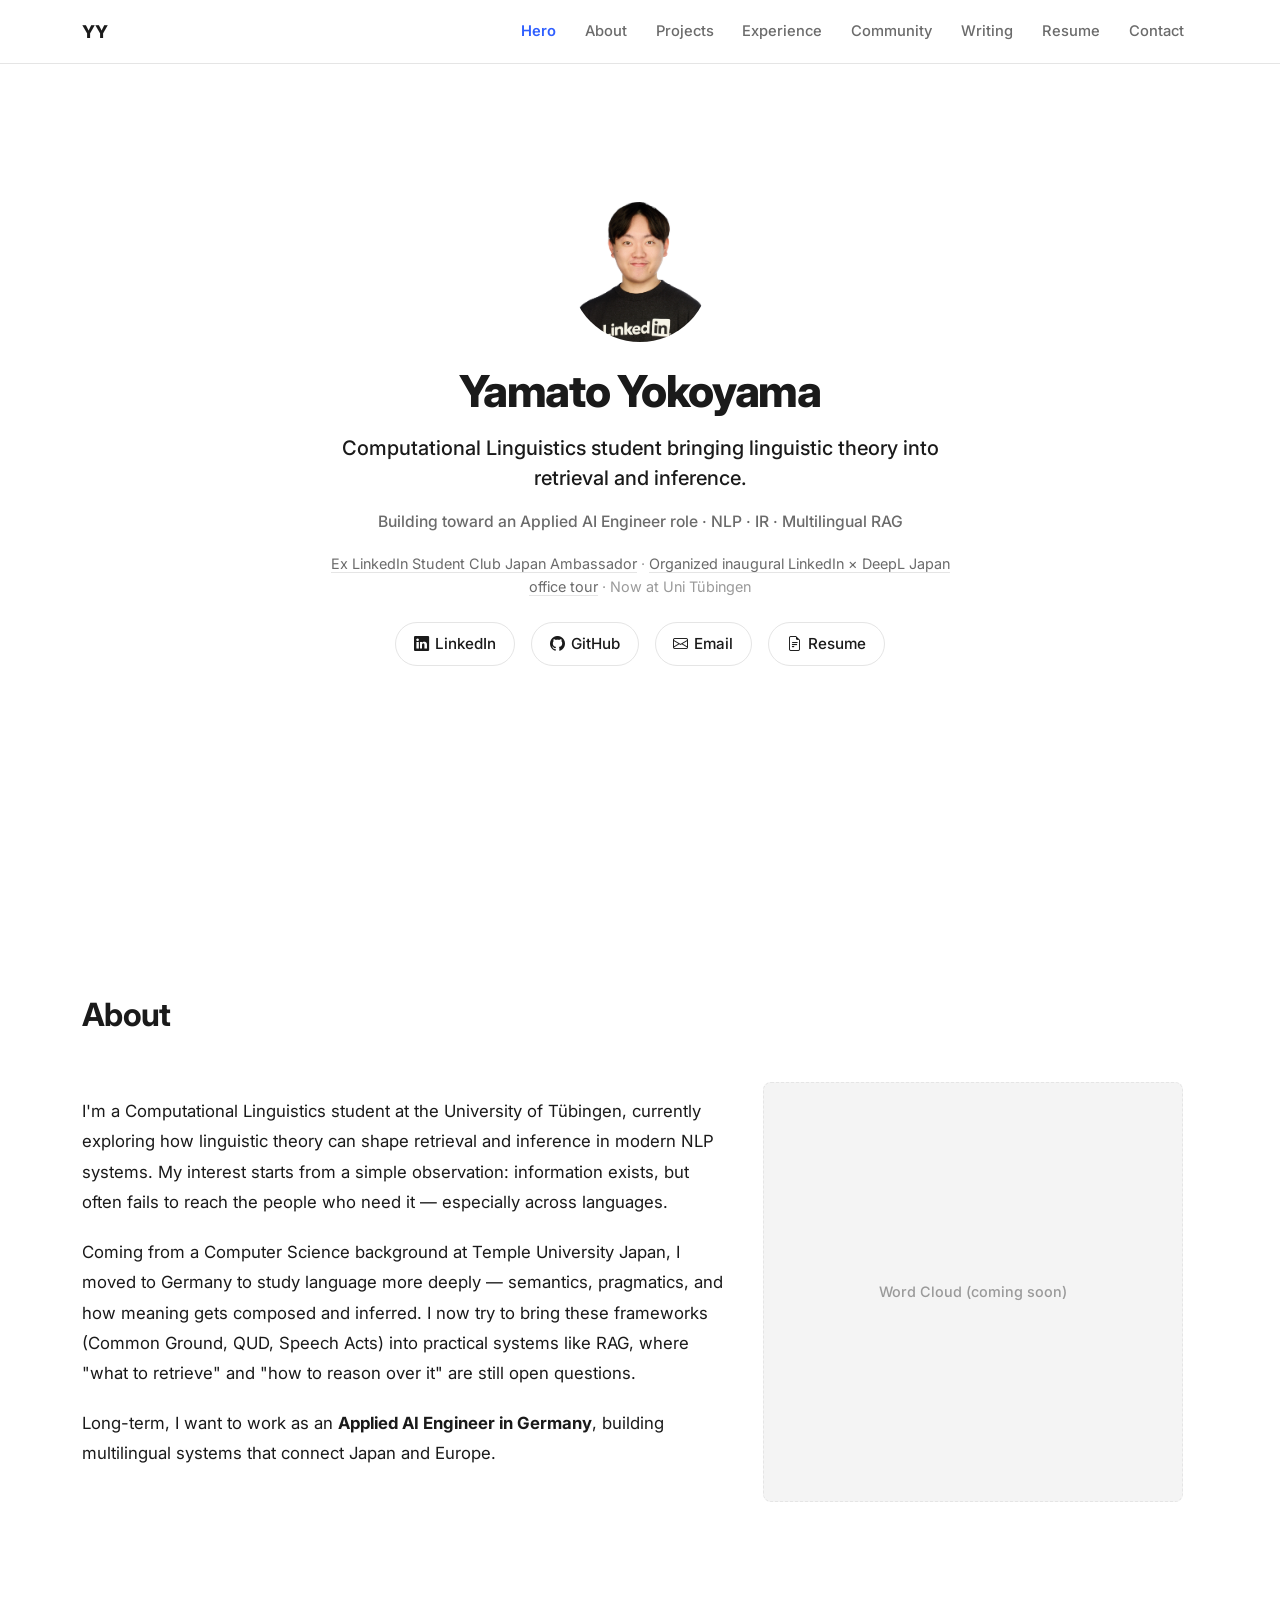
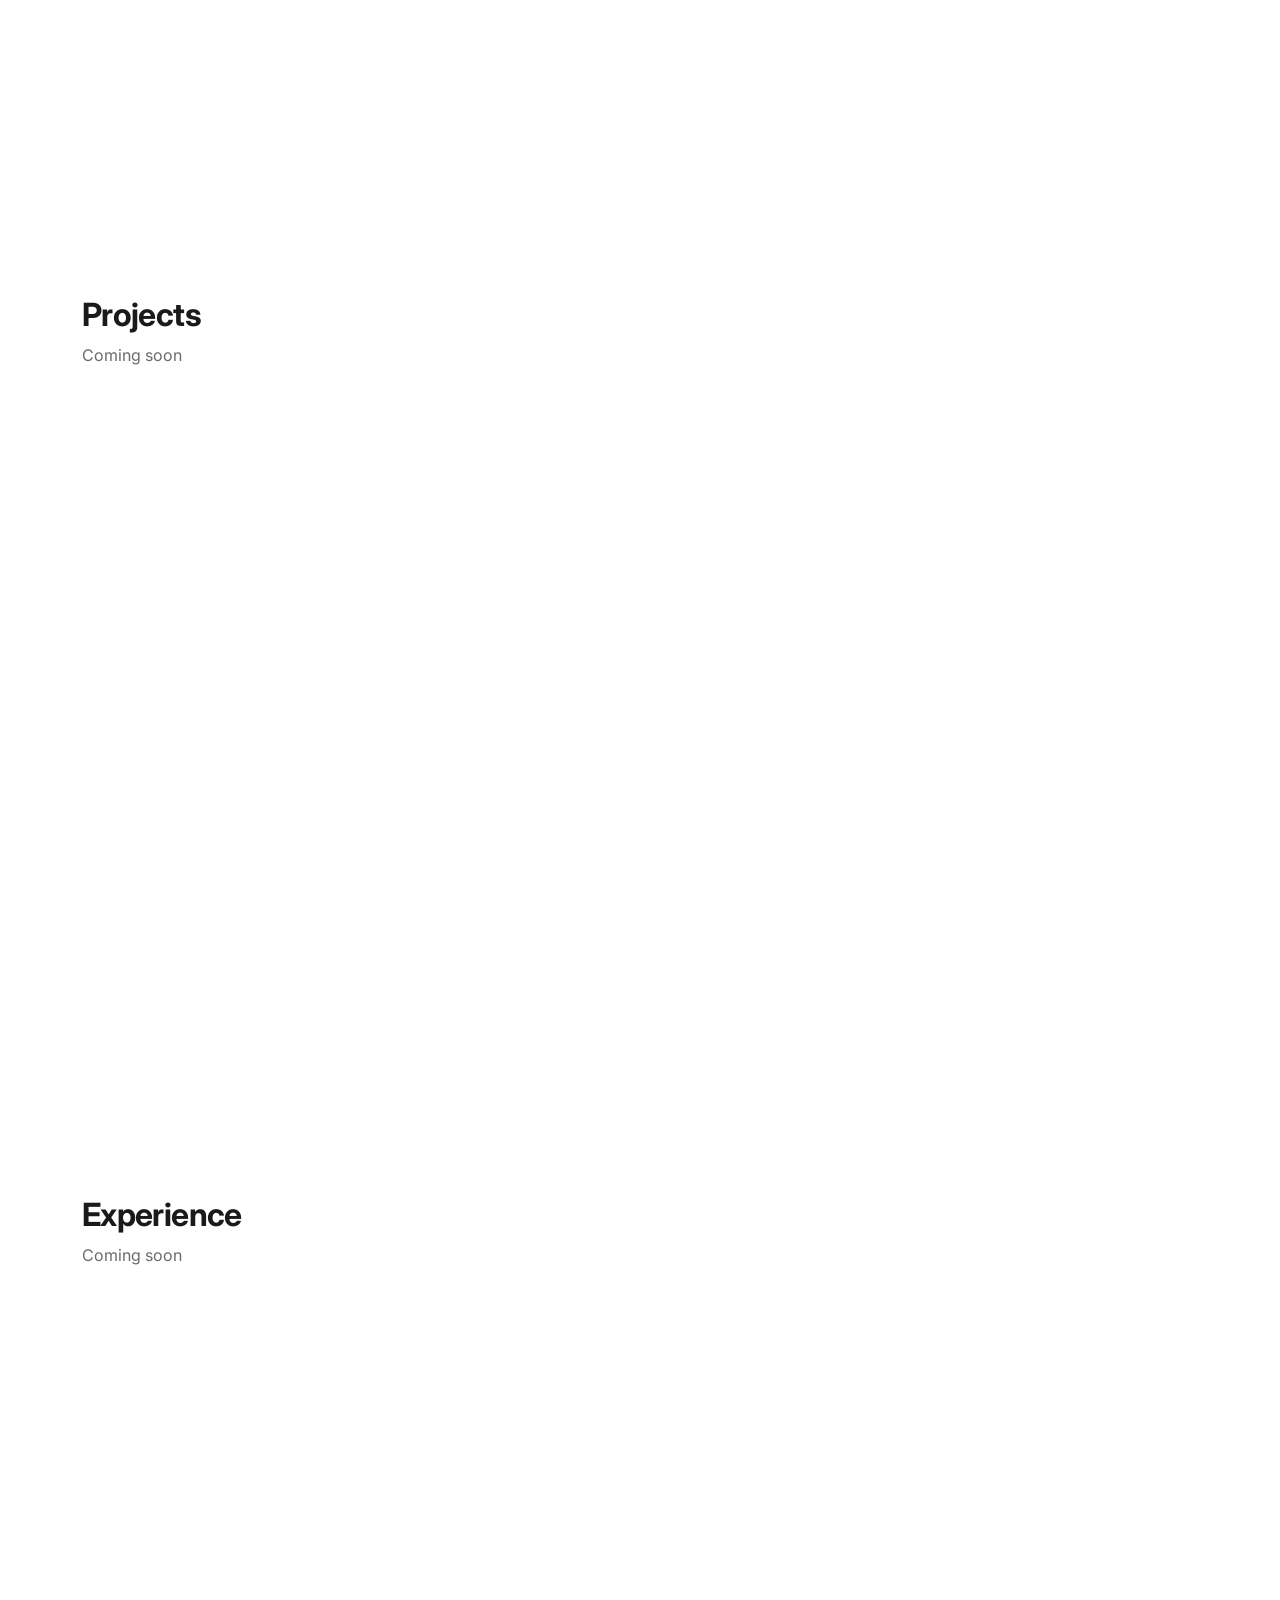
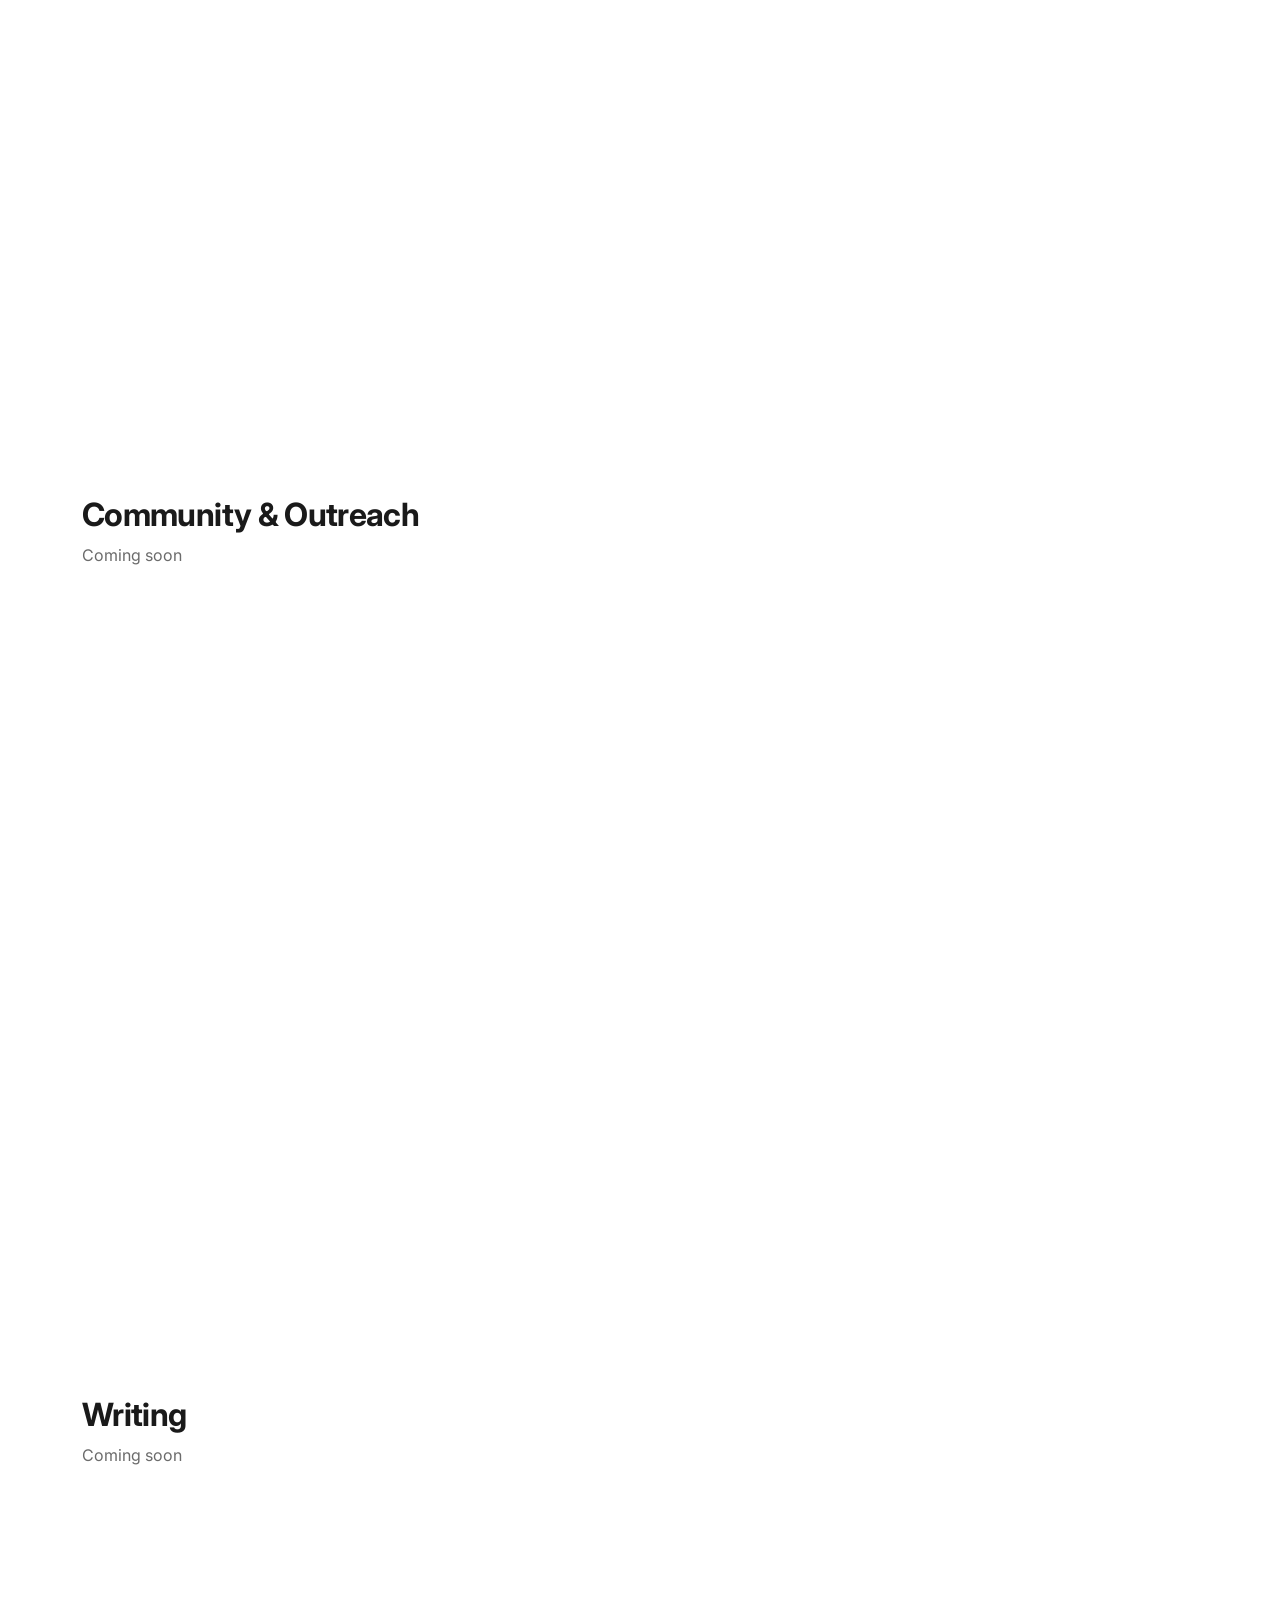
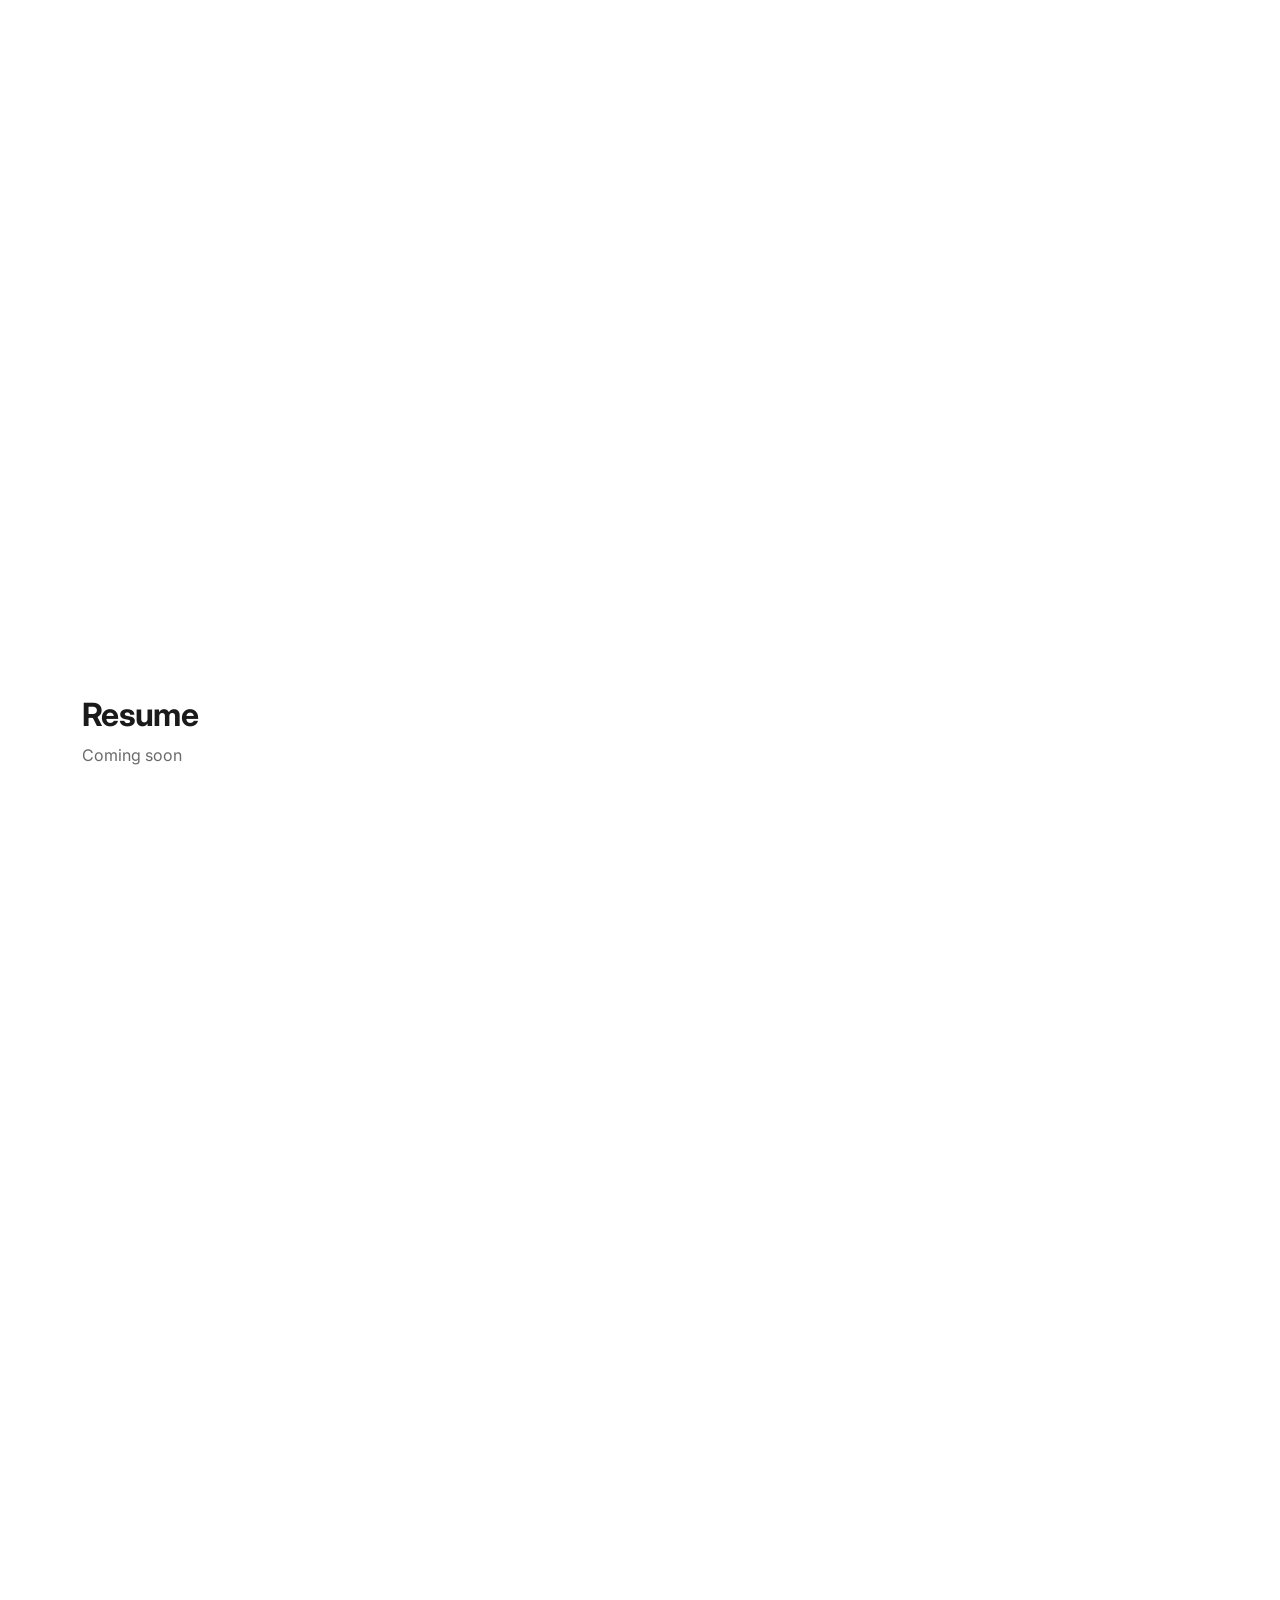
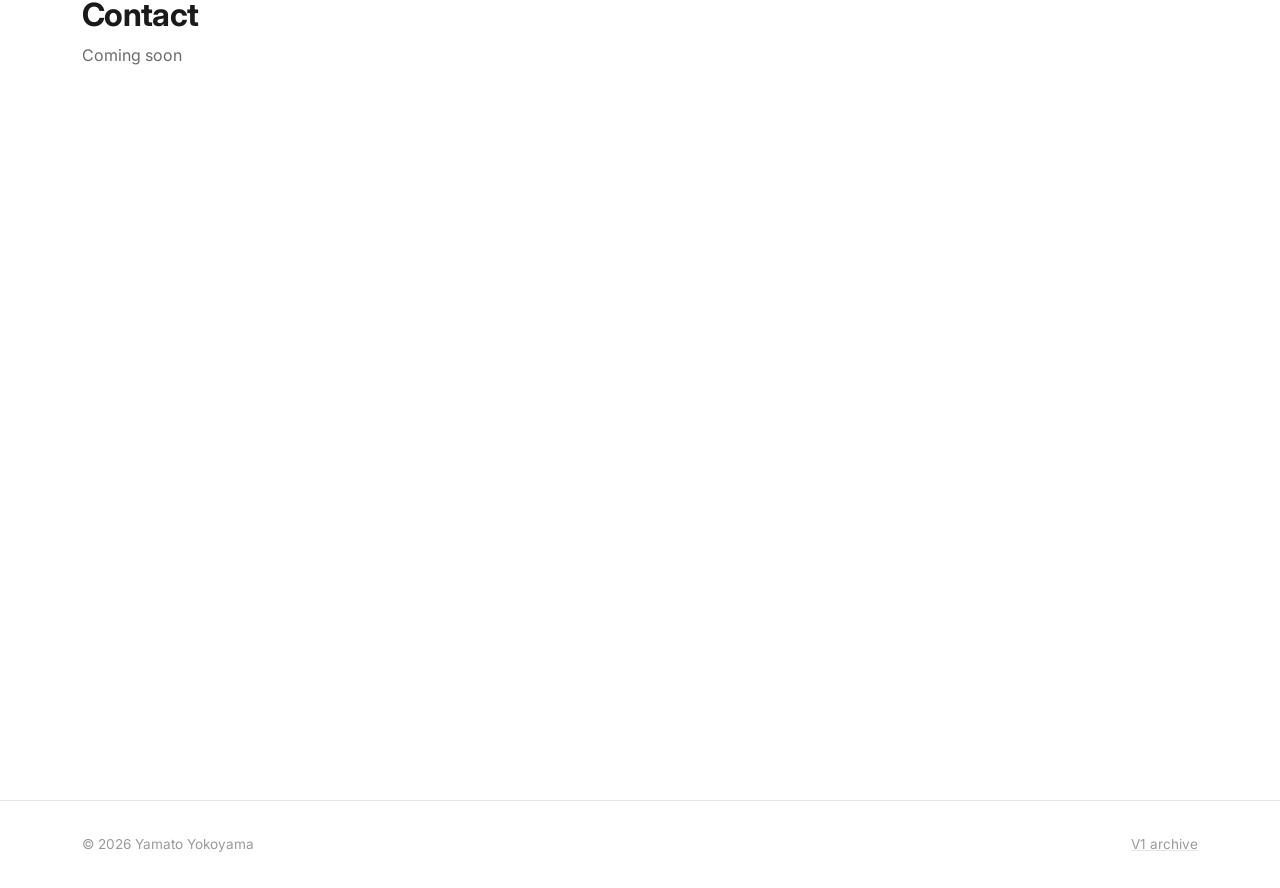
==== src/index.html @ 65979243 "Implement Hero and About sections with monotone typography base" ====
<!DOCTYPE html>
<html lang="en">
<head>
  <meta charset="UTF-8">
  <meta name="viewport" content="width=device-width, initial-scale=1.0">
  <title>Yamato Yokoyama — Computational Linguistics</title>
  <meta name="description" content="Computational Linguistics student bringing linguistic theory into retrieval and inference. NLP · IR · Multilingual RAG.">

  <!-- Google Fonts: Inter -->
  <link rel="preconnect" href="https://fonts.googleapis.com">
  <link rel="preconnect" href="https://fonts.gstatic.com" crossorigin>
  <link href="https://fonts.googleapis.com/css2?family=Inter:wght@400;500;600;700;800&display=swap" rel="stylesheet">

  <!-- Bootstrap 5 CSS -->
  <link href="https://cdn.jsdelivr.net/npm/bootstrap@5.3.3/dist/css/bootstrap.min.css" rel="stylesheet">

  <!-- Bootstrap Icons -->
  <link rel="stylesheet" href="https://cdn.jsdelivr.net/npm/bootstrap-icons@1.11.3/font/bootstrap-icons.css">

  <!-- Custom CSS -->
  <link rel="stylesheet" href="css/style.css">
</head>
<body data-bs-spy="scroll" data-bs-target="#main-nav" data-bs-offset="90" tabindex="0">

  <!-- ==================== NAVIGATION ==================== -->
  <nav id="main-nav" class="navbar navbar-expand-lg fixed-top">
    <div class="container">
      <a class="navbar-brand" href="#hero">YY</a>
      <button class="navbar-toggler" type="button" data-bs-toggle="collapse" data-bs-target="#navContent"
        aria-controls="navContent" aria-expanded="false" aria-label="Toggle navigation">
        <span class="navbar-toggler-icon"></span>
      </button>
      <div class="collapse navbar-collapse" id="navContent">
        <ul class="navbar-nav ms-auto">
          <li class="nav-item"><a class="nav-link" href="#hero">Hero</a></li>
          <li class="nav-item"><a class="nav-link" href="#about">About</a></li>
          <li class="nav-item"><a class="nav-link" href="#projects">Projects</a></li>
          <li class="nav-item"><a class="nav-link" href="#experience">Experience</a></li>
          <li class="nav-item"><a class="nav-link" href="#community">Community</a></li>
          <li class="nav-item"><a class="nav-link" href="#writing">Writing</a></li>
          <li class="nav-item"><a class="nav-link" href="#resume">Resume</a></li>
          <li class="nav-item"><a class="nav-link" href="#contact">Contact</a></li>
        </ul>
      </div>
    </div>
  </nav>

  <!-- ==================== HERO ==================== -->
  <section id="hero" class="section-block hero-section d-flex align-items-center">
    <div class="container">
      <div class="hero-content mx-auto text-center">
        <img src="../assets/images/profile.jpg" alt="Yamato Yokoyama" class="hero-photo mb-4">

        <h1 class="hero-name mb-3">Yamato Yokoyama</h1>

        <p class="hero-positioning mb-3">
          Computational Linguistics student bringing linguistic theory into retrieval and inference.
        </p>

        <p class="hero-focus mb-3">
          Building toward an Applied AI Engineer role &middot; NLP &middot; IR &middot; Multilingual RAG
        </p>

        <p class="hero-highlights mb-4">
          <a href="#experience">Ex LinkedIn Student Club Japan Ambassador</a>
          &middot;
          <a href="#community">Organized inaugural LinkedIn &times; DeepL Japan office tour</a>
          &middot;
          Now at Uni T&uuml;bingen
        </p>

        <div class="hero-links d-flex justify-content-center flex-wrap gap-3">
          <a href="https://www.linkedin.com/in/yamato-yokoyama/" target="_blank" rel="noopener" class="hero-link">
            <i class="bi bi-linkedin"></i> LinkedIn
          </a>
          <a href="https://github.com/Yamato-Yokoyama" target="_blank" rel="noopener" class="hero-link">
            <i class="bi bi-github"></i> GitHub
          </a>
          <a href="mailto:yamato.yokoyama25@gmail.com" class="hero-link">
            <i class="bi bi-envelope"></i> Email
          </a>
          <a href="#resume" class="hero-link">
            <i class="bi bi-file-earmark-text"></i> Resume
          </a>
        </div>
      </div>
    </div>
  </section>

  <!-- ==================== ABOUT ==================== -->
  <section id="about" class="section-block">
    <div class="container">
      <h2 class="section-title mb-5">About</h2>

      <div class="row align-items-center gy-4">
        <div class="col-lg-7">
          <p class="about-text">
            I'm a Computational Linguistics student at the University of T&uuml;bingen,
            currently exploring how linguistic theory can shape retrieval and
            inference in modern NLP systems. My interest starts from a simple
            observation: information exists, but often fails to reach the people
            who need it &mdash; especially across languages.
          </p>
          <p class="about-text">
            Coming from a Computer Science background at Temple University Japan,
            I moved to Germany to study language more deeply &mdash; semantics, pragmatics,
            and how meaning gets composed and inferred. I now try to bring these
            frameworks (Common Ground, QUD, Speech Acts) into practical systems
            like RAG, where "what to retrieve" and "how to reason over it" are
            still open questions.
          </p>
          <p class="about-text">
            Long-term, I want to work as an <strong>Applied AI Engineer in Germany</strong>,
            building multilingual systems that connect Japan and Europe.
          </p>
        </div>

        <div class="col-lg-5">
          <div class="wordcloud-placeholder d-flex align-items-center justify-content-center">
            <span>Word Cloud (coming soon)</span>
          </div>
        </div>
      </div>
    </div>
  </section>

  <!-- ==================== PROJECTS ==================== -->
  <section id="projects" class="section-block section-placeholder">
    <div class="container">
      <h2>Projects</h2>
      <p>Coming soon</p>
    </div>
  </section>

  <!-- ==================== EXPERIENCE ==================== -->
  <section id="experience" class="section-block section-placeholder">
    <div class="container">
      <h2>Experience</h2>
      <p>Coming soon</p>
    </div>
  </section>

  <!-- ==================== COMMUNITY & OUTREACH ==================== -->
  <section id="community" class="section-block section-placeholder">
    <div class="container">
      <h2>Community &amp; Outreach</h2>
      <p>Coming soon</p>
    </div>
  </section>

  <!-- ==================== WRITING ==================== -->
  <section id="writing" class="section-block section-placeholder">
    <div class="container">
      <h2>Writing</h2>
      <p>Coming soon</p>
    </div>
  </section>

  <!-- ==================== RESUME ==================== -->
  <section id="resume" class="section-block section-placeholder">
    <div class="container">
      <h2>Resume</h2>
      <p>Coming soon</p>
    </div>
  </section>

  <!-- ==================== CONTACT ==================== -->
  <section id="contact" class="section-block section-placeholder">
    <div class="container">
      <h2>Contact</h2>
      <p>Coming soon</p>
    </div>
  </section>

  <!-- ==================== FOOTER ==================== -->
  <footer class="site-footer">
    <div class="container d-flex flex-column flex-sm-row justify-content-between align-items-center gap-2">
      <span>&copy; 2026 Yamato Yokoyama</span>
      <a href="#" class="v1-link">V1 archive</a>
    </div>
  </footer>

  <!-- Bootstrap 5 JS Bundle -->
  <script src="https://cdn.jsdelivr.net/npm/bootstrap@5.3.3/dist/js/bootstrap.bundle.min.js"></script>
  <script src="js/main.js"></script>
</body>
</html>
---- src/css/style.css ----
/* ====================================================
   mywebsite-v2 — Monotone + Typography
   Palette: near-black / white / grays only.
   One accent color, used only for functional highlight (nav active state).
   ==================================================== */

:root {
  --color-bg: #ffffff;
  --color-text: #1a1a1a;
  --color-text-muted: #6b6b6b;
  --color-text-faint: #9a9a9a;
  --color-border: #e5e5e5;
  --color-surface: #f4f4f4;
  --color-accent: #2f5fff; /* only used for nav active state / focus */

  --font-main: "Inter", -apple-system, BlinkMacSystemFont, "Segoe UI", sans-serif;

  --nav-height: 64px;
}

* {
  box-sizing: border-box;
}

html {
  scroll-behavior: smooth;
}

body {
  font-family: var(--font-main);
  color: var(--color-text);
  background-color: var(--color-bg);
  line-height: 1.7;
  -webkit-font-smoothing: antialiased;
}

a {
  color: inherit;
  text-decoration: none;
}

.section-block {
  padding: 6rem 0;
  min-height: 100vh;
  scroll-margin-top: var(--nav-height);
}

.section-placeholder h2 {
  font-weight: 700;
  letter-spacing: -0.02em;
}

.section-placeholder p {
  color: var(--color-text-muted);
}

.section-title {
  font-weight: 700;
  font-size: 2rem;
  letter-spacing: -0.02em;
}

/* ==================== NAVIGATION ==================== */

#main-nav {
  height: var(--nav-height);
  background-color: rgba(255, 255, 255, 0.92);
  backdrop-filter: blur(8px);
  border-bottom: 1px solid var(--color-border);
}

#main-nav .navbar-brand {
  font-weight: 800;
  letter-spacing: 0.02em;
  font-size: 1.1rem;
  color: var(--color-text);
}

#main-nav .nav-link {
  color: var(--color-text-muted);
  font-weight: 500;
  font-size: 0.92rem;
  padding: 0.5rem 0.9rem;
  transition: color 0.2s ease;
}

#main-nav .nav-link:hover {
  color: var(--color-text);
}

#main-nav .nav-link.active {
  color: var(--color-accent);
  font-weight: 600;
}

/* ==================== HERO ==================== */

.hero-section {
  padding-top: var(--nav-height);
  min-height: 100vh;
}

.hero-content {
  max-width: 640px;
}

.hero-photo {
  width: 140px;
  height: 140px;
  object-fit: cover;
  border-radius: 50%;
  display: block;
  margin-left: auto;
  margin-right: auto;
}

.hero-name {
  font-size: 2.75rem;
  font-weight: 800;
  letter-spacing: -0.03em;
  line-height: 1.15;
}

.hero-positioning {
  font-size: 1.25rem;
  font-weight: 500;
  color: var(--color-text);
  line-height: 1.5;
}

.hero-focus {
  font-size: 0.98rem;
  color: var(--color-text-muted);
  font-weight: 500;
}

.hero-highlights {
  font-size: 0.9rem;
  color: var(--color-text-faint);
  line-height: 1.6;
}

.hero-highlights a {
  color: var(--color-text-muted);
  border-bottom: 1px solid var(--color-border);
  transition: color 0.2s ease, border-color 0.2s ease;
}

.hero-highlights a:hover {
  color: var(--color-text);
  border-color: var(--color-text);
}

.hero-link {
  font-size: 0.95rem;
  font-weight: 500;
  color: var(--color-text);
  border: 1px solid var(--color-border);
  border-radius: 999px;
  padding: 0.5rem 1.1rem;
  display: inline-flex;
  align-items: center;
  gap: 0.4rem;
  transition: background-color 0.2s ease, color 0.2s ease, border-color 0.2s ease;
}

.hero-link:hover {
  background-color: var(--color-text);
  color: var(--color-bg);
  border-color: var(--color-text);
}

/* ==================== ABOUT ==================== */

.about-text {
  font-size: 1.05rem;
  max-width: 68ch;
  color: var(--color-text);
  line-height: 1.8;
  margin-bottom: 1.25rem;
}

.wordcloud-placeholder {
  width: 100%;
  aspect-ratio: 1 / 1;
  max-width: 420px;
  margin: 0 auto;
  background-color: var(--color-surface);
  border: 1px dashed var(--color-border);
  border-radius: 8px;
  color: var(--color-text-faint);
  font-size: 0.9rem;
  font-weight: 500;
}

/* ==================== FOOTER ==================== */

.site-footer {
  padding: 2rem 0;
  border-top: 1px solid var(--color-border);
  font-size: 0.85rem;
  color: var(--color-text-faint);
}

.v1-link {
  color: var(--color-text-faint);
  text-decoration: underline;
  text-decoration-color: var(--color-border);
}

.v1-link:hover {
  color: var(--color-text-muted);
}

/* ==================== RESPONSIVE ==================== */

@media (max-width: 991.98px) {
  #navContent {
    background-color: var(--color-bg);
    border-top: 1px solid var(--color-border);
    margin-top: 1rem;
    padding: 0.5rem 0;
  }

  .hero-name {
    font-size: 2.1rem;
  }

  .hero-positioning {
    font-size: 1.05rem;
  }

  .section-block {
    padding: 4rem 0;
  }
}
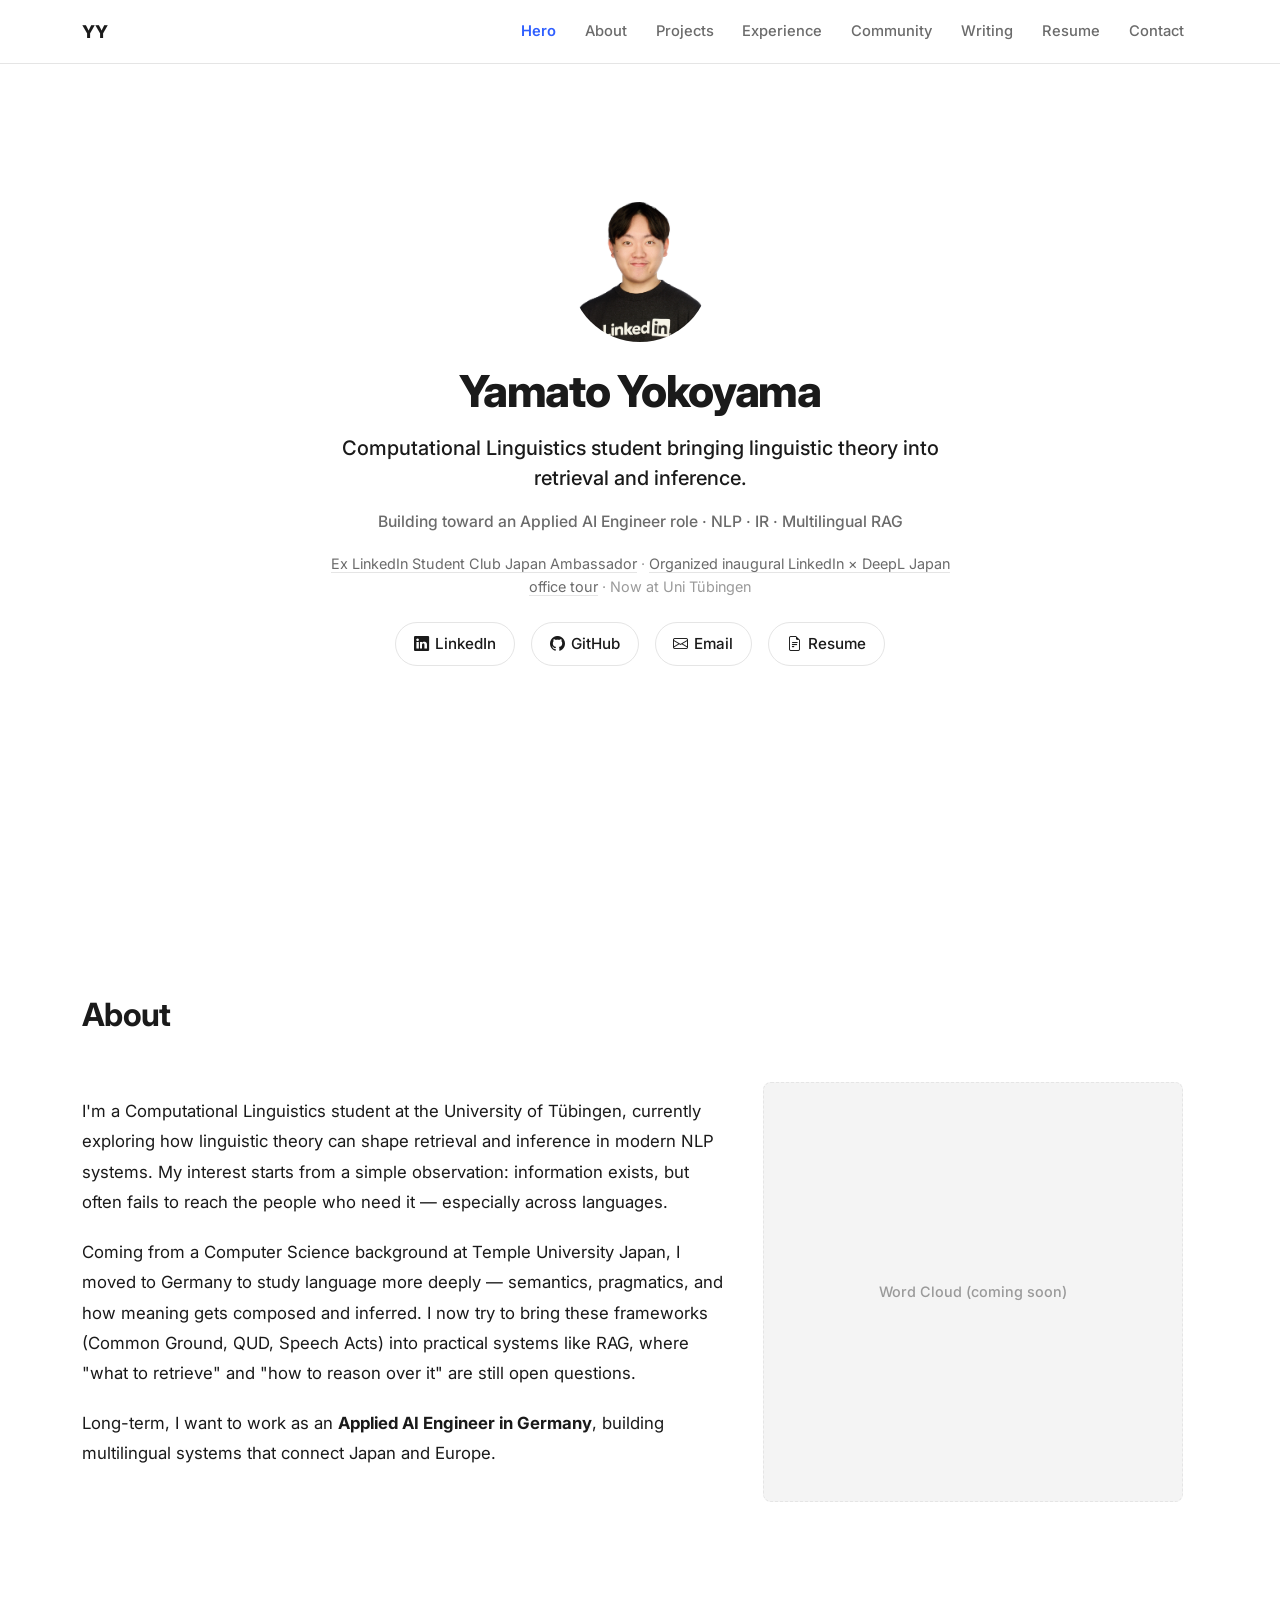
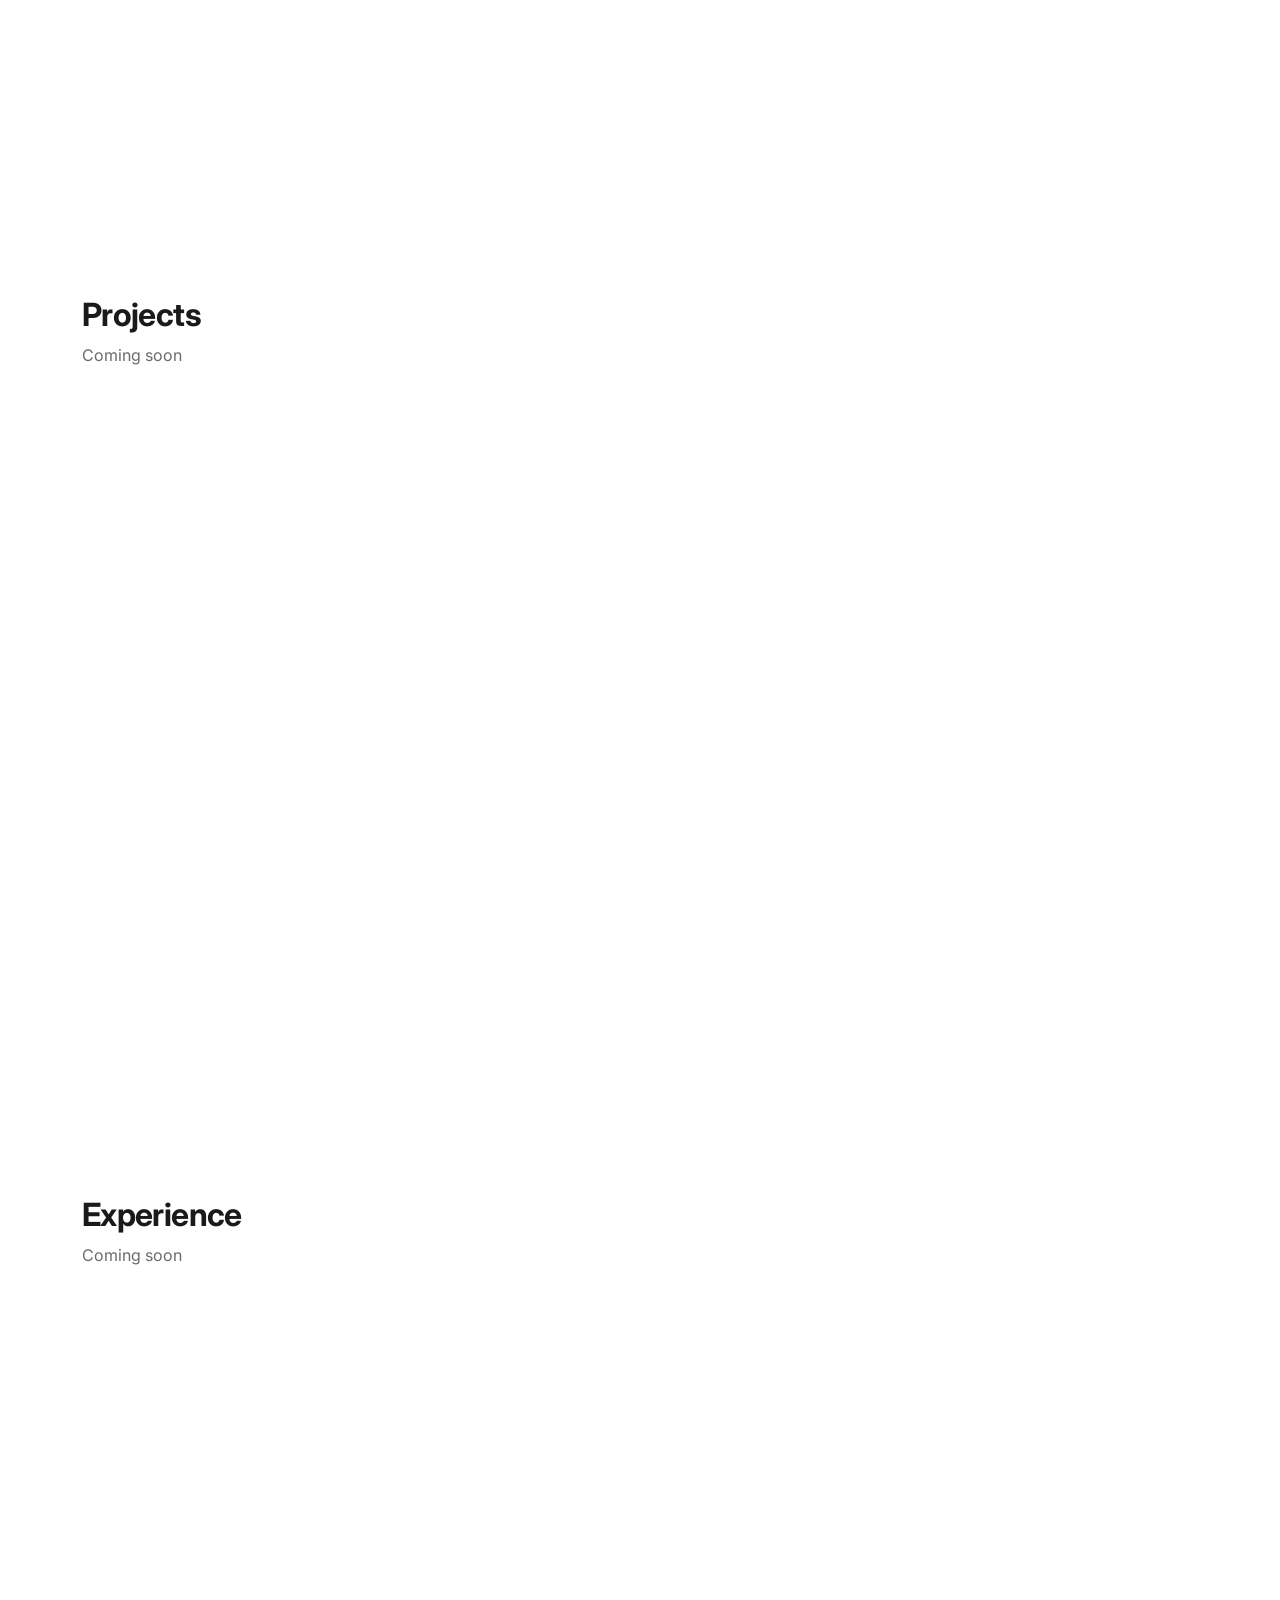
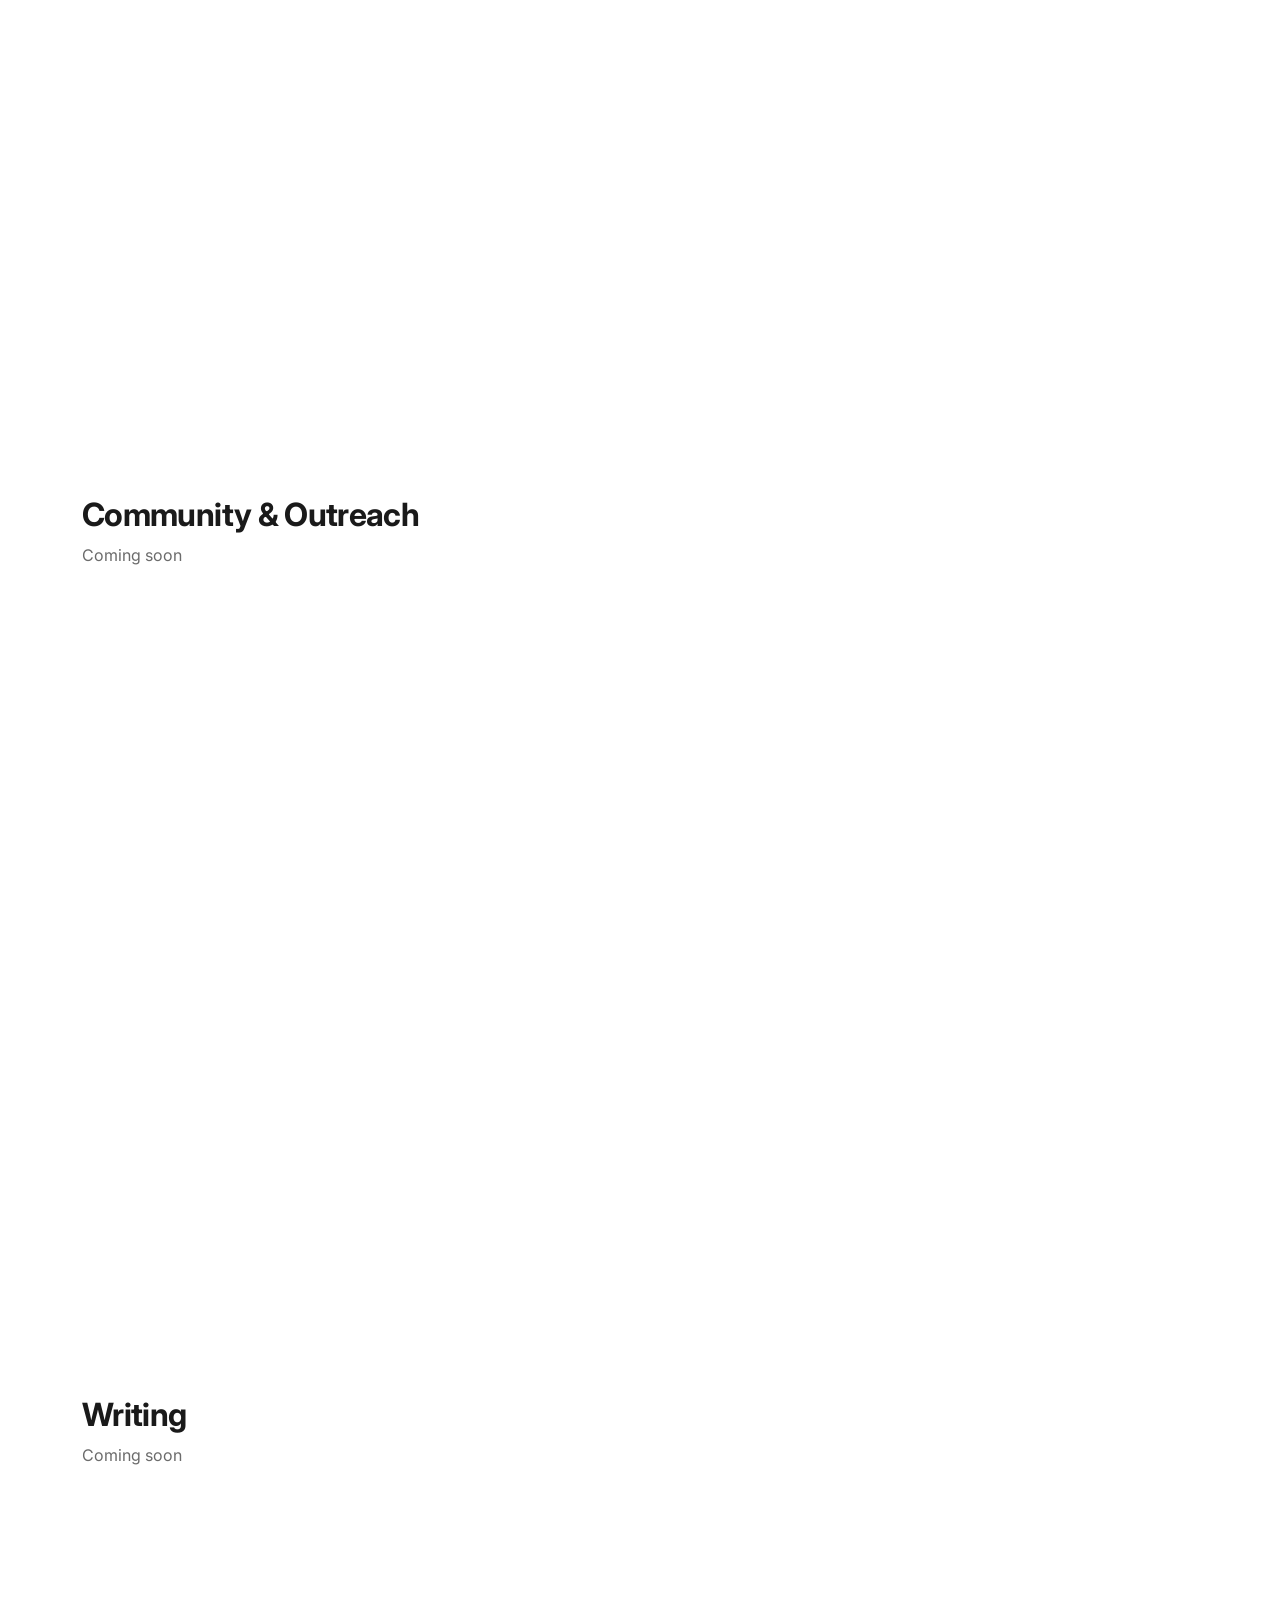
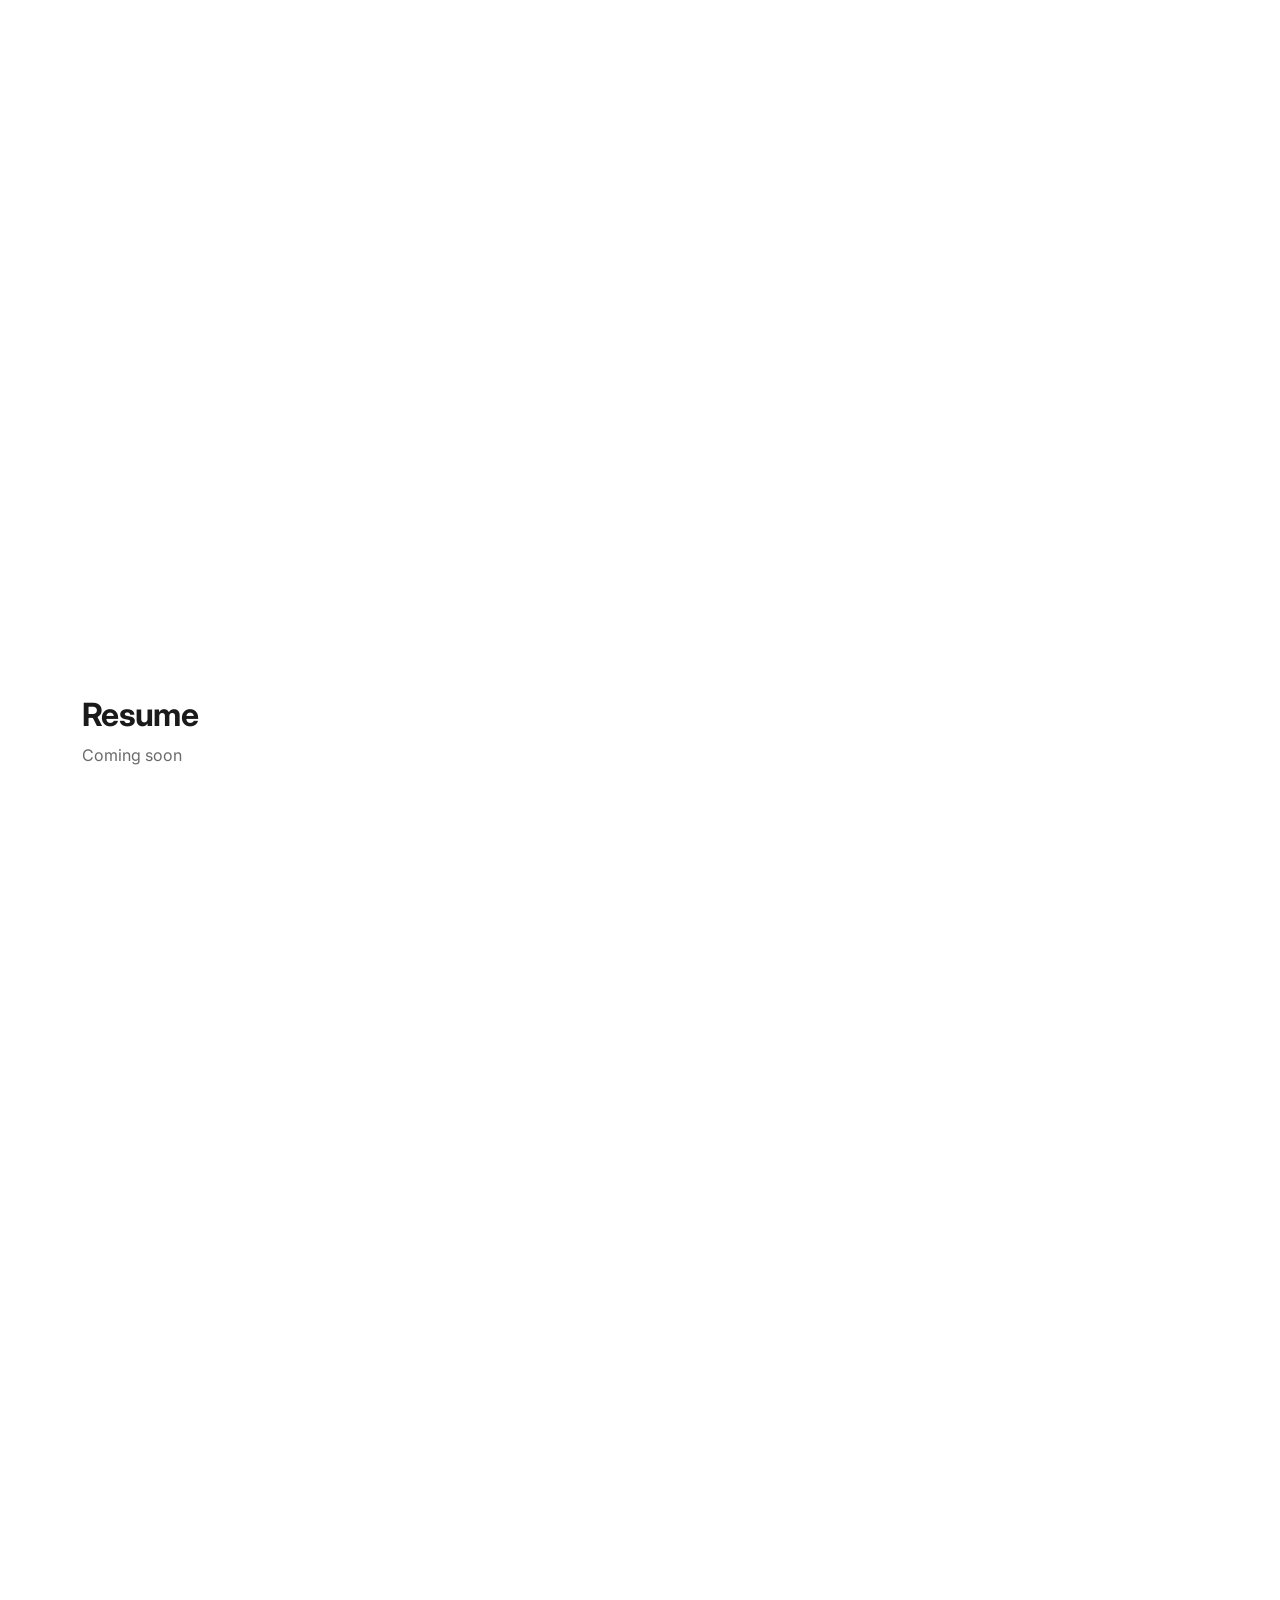
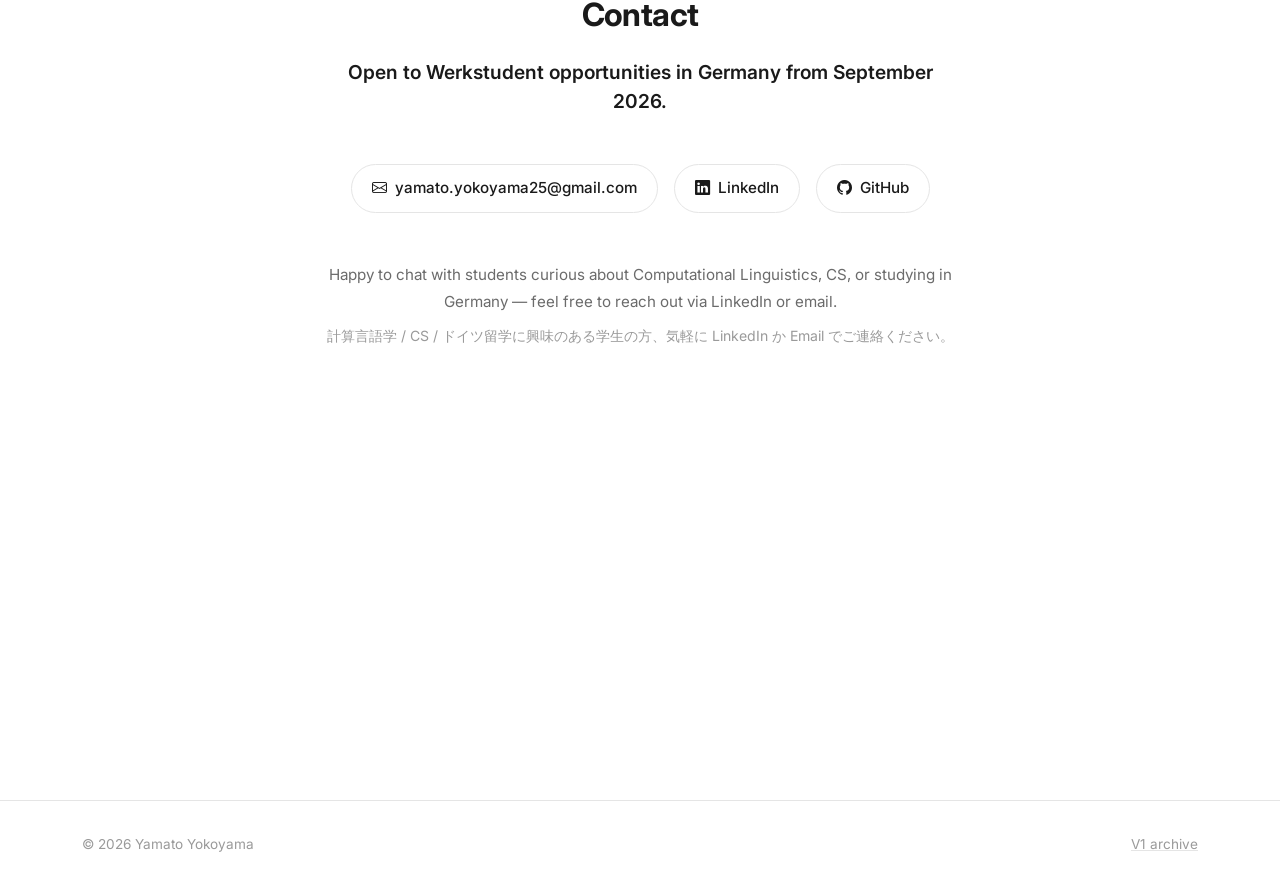
==== commit 3b5cc175: "Implement Contact section with icon links and Werkstudent CTA" ====
--- a/src/index.html
+++ b/src/index.html
@@ -165,10 +165,32 @@
   </section>
 
   <!-- ==================== CONTACT ==================== -->
-  <section id="contact" class="section-block section-placeholder">
-    <div class="container">
-      <h2>Contact</h2>
-      <p>Coming soon</p>
+  <section id="contact" class="section-block">
+    <div class="container">
+      <div class="contact-content mx-auto text-center">
+        <h2 class="section-title mb-4">Contact</h2>
+
+        <p class="contact-werkstudent mb-5">
+          Open to Werkstudent opportunities in Germany from September 2026.
+        </p>
+
+        <div class="contact-links d-flex justify-content-center flex-wrap gap-3 mb-5">
+          <a href="mailto:yamato.yokoyama25@gmail.com" class="contact-link">
+            <i class="bi bi-envelope"></i> yamato.yokoyama25@gmail.com
+          </a>
+          <a href="https://www.linkedin.com/in/yamato-yokoyama/" target="_blank" rel="noopener noreferrer" class="contact-link">
+            <i class="bi bi-linkedin"></i> LinkedIn
+          </a>
+          <a href="https://github.com/Yamato-Yokoyama" target="_blank" rel="noopener noreferrer" class="contact-link">
+            <i class="bi bi-github"></i> GitHub
+          </a>
+        </div>
+
+        <p class="contact-youth mb-0">
+          Happy to chat with students curious about Computational Linguistics, CS, or studying in Germany &mdash; feel free to reach out via LinkedIn or email.<br>
+          <span class="lang-ja">計算言語学 / CS / ドイツ留学に興味のある学生の方、気軽に LinkedIn か Email でご連絡ください。</span>
+        </p>
+      </div>
     </div>
   </section>
 
--- a/src/css/style.css
+++ b/src/css/style.css
@@ -193,6 +193,52 @@
   font-weight: 500;
 }
 
+/* ==================== CONTACT ==================== */
+
+.contact-content {
+  max-width: 640px;
+}
+
+.contact-werkstudent {
+  font-size: 1.2rem;
+  font-weight: 600;
+  color: var(--color-text);
+  line-height: 1.5;
+}
+
+.contact-link {
+  font-size: 0.95rem;
+  font-weight: 500;
+  color: var(--color-text);
+  border: 1px solid var(--color-border);
+  border-radius: 999px;
+  padding: 0.65rem 1.25rem;
+  min-height: 44px;
+  display: inline-flex;
+  align-items: center;
+  gap: 0.5rem;
+  transition: background-color 0.2s ease, color 0.2s ease, border-color 0.2s ease;
+}
+
+.contact-link:hover {
+  background-color: var(--color-text);
+  color: var(--color-bg);
+  border-color: var(--color-text);
+}
+
+.contact-youth {
+  font-size: 0.95rem;
+  color: var(--color-text-muted);
+  line-height: 1.8;
+}
+
+.contact-youth .lang-ja {
+  display: inline-block;
+  margin-top: 0.5rem;
+  font-size: 0.88rem;
+  color: var(--color-text-faint);
+}
+
 /* ==================== FOOTER ==================== */
 
 .site-footer {
